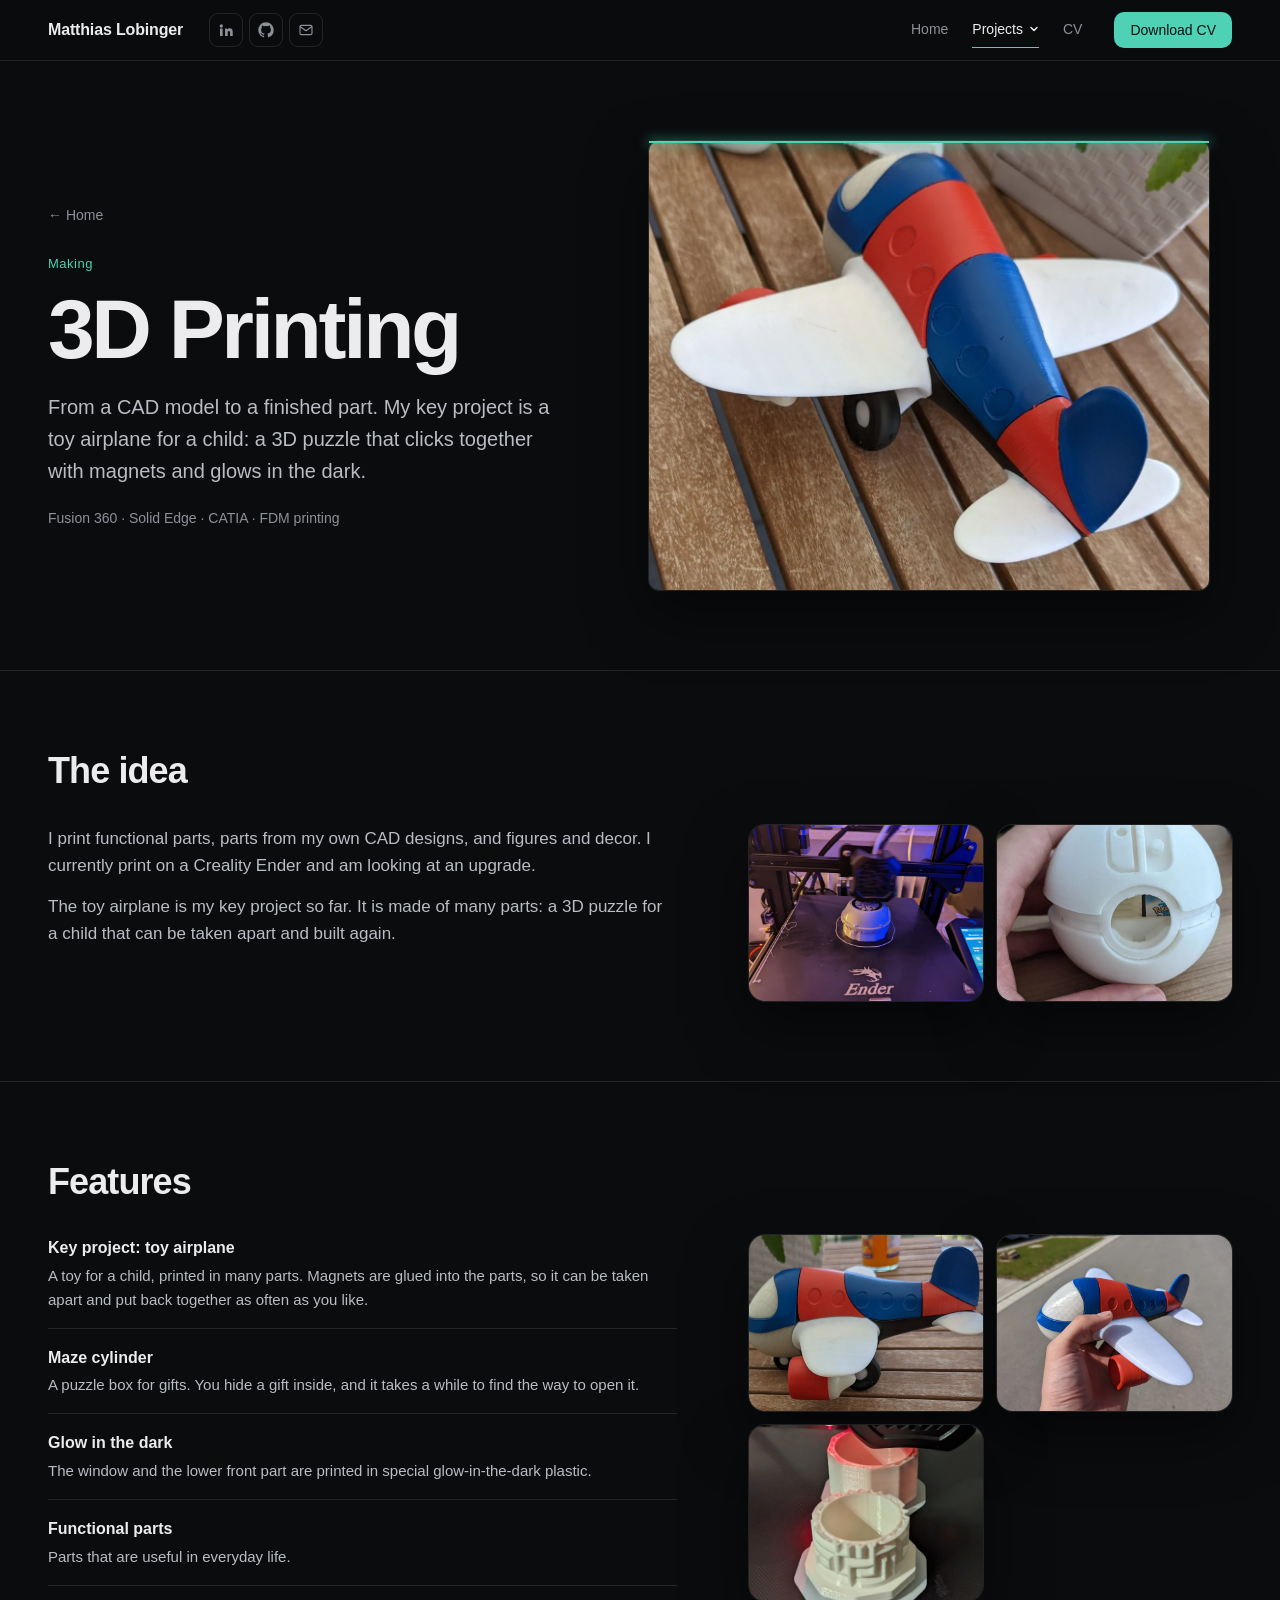
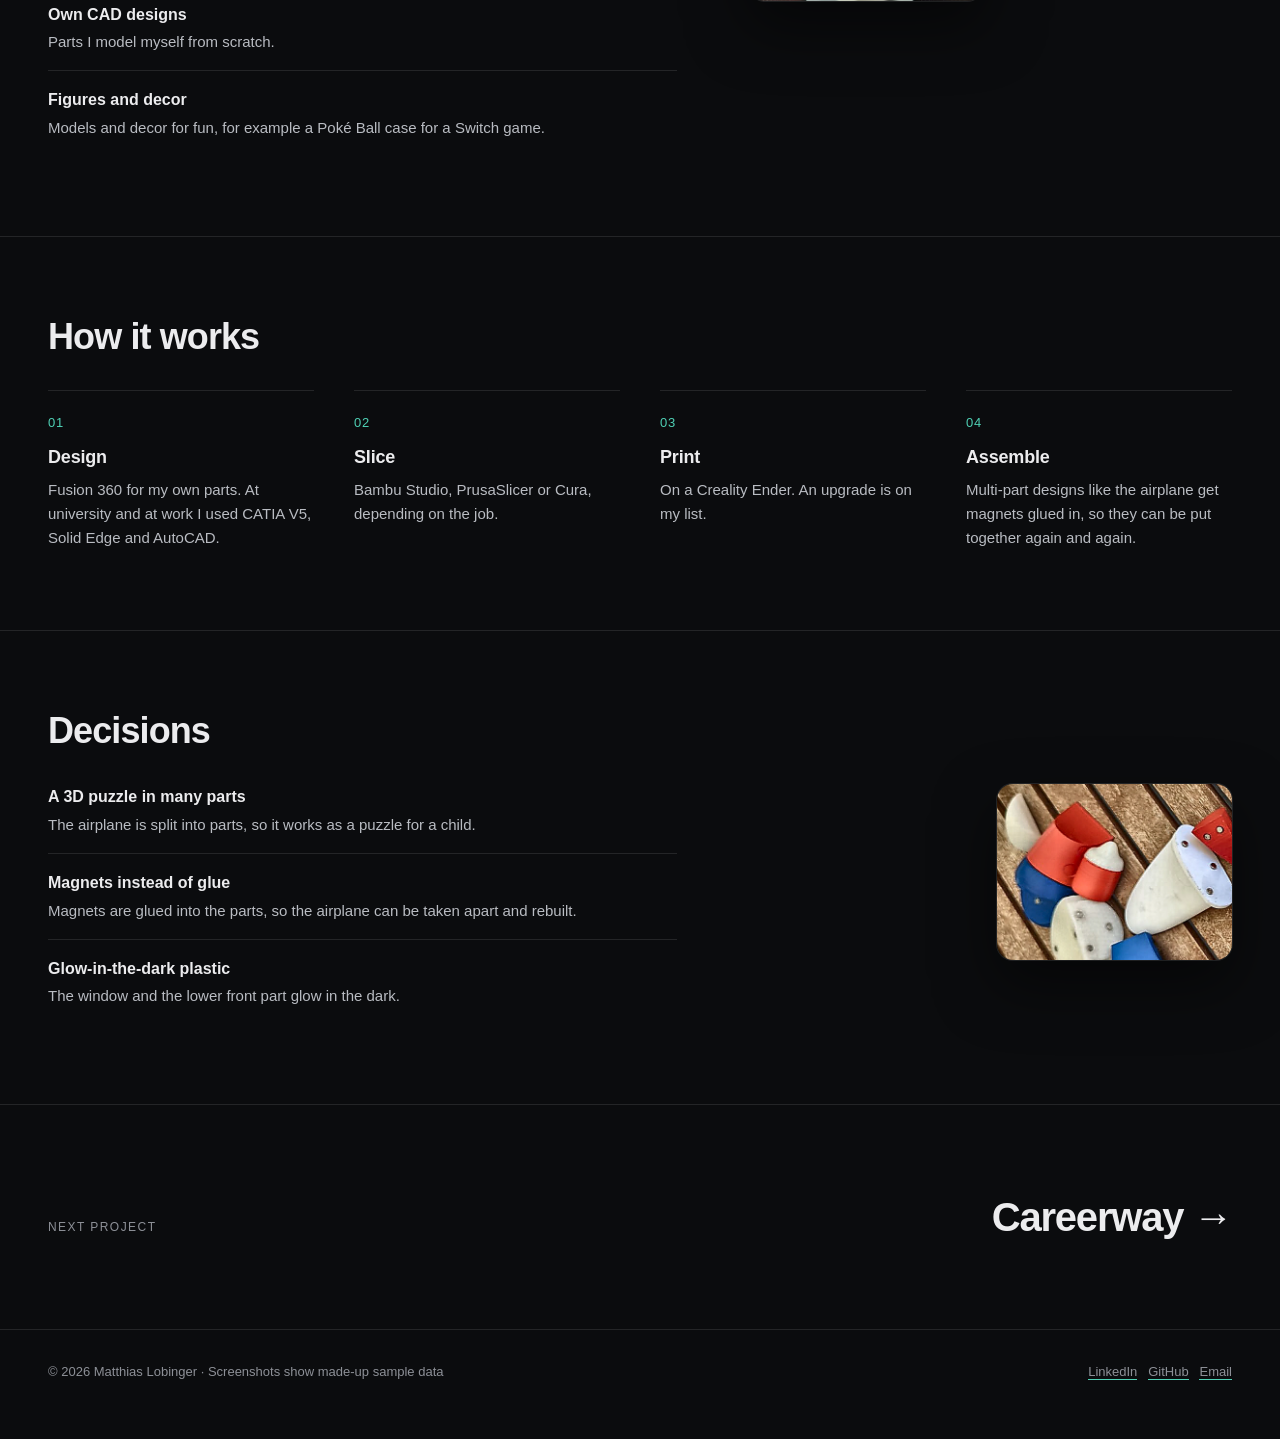
==== 3d-printing.html @ 7d9b82ba "Publish personal website Static site: home, projects, CV. Only finished files (HTML, CSS, JS, images" ====
<!doctype html>
<html lang="en"><head><meta charset="utf-8"><meta name="viewport" content="width=device-width, initial-scale=1, viewport-fit=cover">
<title>3D Printing — Matthias Lobinger</title><meta name="description" content="From a CAD model to a finished part. My key project is a toy airplane for a child: a 3D puzzle that clicks together with magnets and glows in the dark."><meta name="theme-color" content="#0b0c0e">
<script>document.documentElement.classList.add('js')</script><link rel="stylesheet" href="assets/site.css"></head>
<body><div class="progress" aria-hidden="true"></div><header><div class="wrap"><a class="brand" href="index.html">Matthias Lobinger</a><div class="contact"><a href="https://www.linkedin.com/in/matthias-lobinger" aria-label="LinkedIn" title="LinkedIn"><svg viewBox="0 0 24 24" aria-hidden="true"><path d="M4.98 3.5a2.5 2.5 0 1 1 0 5 2.5 2.5 0 0 1 0-5zM3 9.75h4V21H3V9.75zm6.75 0h3.8v1.54h.05c.53-1 1.82-2.05 3.75-2.05 4 0 4.75 2.63 4.75 6.05V21h-4v-4.9c0-1.17-.02-2.67-1.63-2.67-1.63 0-1.88 1.27-1.88 2.59V21h-4V9.75z"/></svg></a><a href="https://github.com/lobi1994" aria-label="GitHub" title="GitHub"><svg viewBox="0 0 24 24" aria-hidden="true"><path d="M12 .5C5.65.5.5 5.65.5 12c0 5.08 3.29 9.39 7.86 10.91.58.1.79-.25.79-.56v-2c-3.2.7-3.87-1.37-3.87-1.37-.52-1.33-1.28-1.69-1.28-1.69-1.05-.72.08-.7.08-.7 1.15.08 1.76 1.19 1.76 1.19 1.03 1.76 2.69 1.25 3.35.96.1-.75.4-1.25.73-1.54-2.55-.29-5.24-1.28-5.24-5.69 0-1.26.45-2.28 1.18-3.08-.12-.29-.51-1.46.11-3.05 0 0 .96-.31 3.15 1.18a10.9 10.9 0 0 1 5.74 0c2.19-1.49 3.15-1.18 3.15-1.18.62 1.59.23 2.76.11 3.05.74.8 1.18 1.82 1.18 3.08 0 4.42-2.69 5.39-5.25 5.68.41.36.78 1.06.78 2.14v3.17c0 .31.21.67.8.56A11.51 11.51 0 0 0 23.5 12C23.5 5.65 18.35.5 12 .5z"/></svg></a><a class="mail" data-u="lobingermatthias" data-d="gmail.com" href="#" aria-label="Email" title="Email"><svg class="stroke" viewBox="0 0 24 24" aria-hidden="true"><rect x="3" y="5" width="18" height="14" rx="2"/><path d="m3.5 7 8.5 6 8.5-6"/></svg></a></div><nav aria-label="Main">
<a href="index.html">Home</a>
<div class="dd"><button type="button" class="ddbtn" aria-expanded="false" aria-controls="ddmenu" aria-current="page">Projects<svg class="car" width="10" height="10" viewBox="0 0 10 10" aria-hidden="true"><path d="M2 3.5 5 6.5 8 3.5" fill="none" stroke="currentColor" stroke-width="1.5" stroke-linecap="round" stroke-linejoin="round"/></svg></button>
<div class="ddmenu" id="ddmenu" hidden><a class="all" href="index.html#projects">All projects</a><a href="careerway.html"><b>Careerway</b><span>Web app · AI-assisted</span></a><a href="manga-tracker.html"><b>Manga Tracker</b><span>Web app</span></a><a href="fantasy-alert.html"><b>Fantasy Alert</b><span>Android · Fire TV</span></a><a href="3d-printing.html" aria-current="page"><b>3D Printing</b><span>Making</span></a></div></div>
<a href="cv.html">CV</a></nav><a class="btn pri" href="assets/cv-en.pdf" download="Matthias_Lobinger_CV.pdf">Download CV</a></div></header><main>
<section class="band first"><div class="wrap wide phero">
  <div class="ptext"><a class="back rv" href="index.html#projects">← Home</a>
    <div class="kick rv">Making</div><div class="ttl rv" style="--d:1"><h1 style="margin:0">3D Printing</h1></div>
    <p class="lead rv" style="--d:2">From a CAD model to a finished part. My key project is a toy airplane for a child: a 3D puzzle that clicks together with magnets and glows in the dark.</p>
    
    <div class="stackline rv" style="--d:3">Fusion 360 · Solid Edge · CATIA · FDM printing</div></div>
  <div class="pvis rv" style="--d:2"><div class="printbox plane"><div class="print-wrap"><img class="shot" src="assets/plane-hero.webp" width="1160" height="930" alt="The 3D-printed toy airplane"></div><div class="nozzle"></div></div></div>
</div></section>
<section class="band" id="idea"><div class="wrap wide"><h2 class="sect rv">The idea</h2><div class="psec hasfig"><div class="rv"><p class="prose">I print functional parts, parts from my own CAD designs, and figures and decor. I currently print on a Creality Ender and am looking at an upgrade.</p><p class="prose">The toy airplane is my key project so far. It is made of many parts: a 3D puzzle for a child that can be taken apart and built again.</p></div><div class="rv" style="--d:1"><div class="pfigs small"><figure class="pfig zoom wide"><img class="shot" src="assets/printer.webp" width="1400" height="1054" alt="Half of a Poké Ball case printing on my Creality Ender" loading="lazy"></figure><figure class="pfig zoom wide"><img class="shot" src="assets/pokeball-photo.webp" width="770" height="730" alt="The finished Poké Ball case, with a game inside" loading="lazy"></figure></div></div></div></div></section>
<section class="band" id="features"><div class="wrap wide"><h2 class="sect rv">Features</h2><div class="psec hasfig"><div class="rv"><ul class="feats"><li><b>Key project: toy airplane</b><span>A toy for a child, printed in many parts. Magnets are glued into the parts, so it can be taken apart and put back together as often as you like.</span></li><li><b>Maze cylinder</b><span>A puzzle box for gifts. You hide a gift inside, and it takes a while to find the way to open it.</span></li><li><b>Glow in the dark</b><span>The window and the lower front part are printed in special glow-in-the-dark plastic.</span></li><li><b>Functional parts</b><span>Parts that are useful in everyday life.</span></li><li><b>Own CAD designs</b><span>Parts I model myself from scratch.</span></li><li><b>Figures and decor</b><span>Models and decor for fun, for example a Poké Ball case for a Switch game.</span></li></ul></div><div class="rv" style="--d:1"><div class="pfigs small"><figure class="pfig zoom wide"><img class="shot" src="assets/plane-side-photo.webp" width="1060" height="690" alt="The toy airplane from the side" loading="lazy"></figure><figure class="pfig zoom wide"><img class="shot" src="assets/plane-hand.webp" width="1500" height="1130" alt="The airplane in hand: the nose glows in the dark" loading="lazy"></figure><figure class="pfig zoom wide"><img class="shot" src="assets/maze.webp" width="1100" height="825" alt="The maze cylinder printing on my Ender" loading="lazy"></figure></div></div></div></div></section>
<section class="band" id="how"><div class="wrap wide"><h2 class="sect rv">How it works</h2><div class="hows" style="--n:4"><div class="rv" style="--d:0"><i>01</i><h4>Design</h4><p>Fusion 360 for my own parts. At university and at work I used CATIA V5, Solid Edge and AutoCAD.</p></div><div class="rv" style="--d:1"><i>02</i><h4>Slice</h4><p>Bambu Studio, PrusaSlicer or Cura, depending on the job.</p></div><div class="rv" style="--d:2"><i>03</i><h4>Print</h4><p>On a Creality Ender. An upgrade is on my list.</p></div><div class="rv" style="--d:3"><i>04</i><h4>Assemble</h4><p>Multi-part designs like the airplane get magnets glued in, so they can be put together again and again.</p></div></div></div></section>
<section class="band" id="decisions"><div class="wrap wide"><h2 class="sect rv">Decisions</h2><div class="psec hasfig"><div class="rv"><ul class="feats"><li><b>A 3D puzzle in many parts</b><span>The airplane is split into parts, so it works as a puzzle for a child.</span></li><li><b>Magnets instead of glue</b><span>Magnets are glued into the parts, so the airplane can be taken apart and rebuilt.</span></li><li><b>Glow-in-the-dark plastic</b><span>The window and the lower front part glow in the dark.</span></li></ul></div><div class="rv" style="--d:1"><div class="pfigs small one"><figure class="pfig zoom wide"><img class="shot" src="assets/plane-parts.webp" width="970" height="750" alt="The loose parts of the airplane, with the magnets glued in" loading="lazy"></figure></div></div></div></div></section>


<section class="band"><div class="wrap wide nextproj rv"><span class="label">Next project</span><a href="careerway.html"><h2>Careerway →</h2></a></div></section></main><footer><div class="wrap"><span>© 2026 Matthias Lobinger · Screenshots show made-up sample data</span><span><a href="https://www.linkedin.com/in/matthias-lobinger">LinkedIn</a> &nbsp; <a href="https://github.com/lobi1994">GitHub</a> &nbsp; <a class="mail" data-u="lobingermatthias" data-d="gmail.com" href="#">Email</a><noscript> lobingermatthias [at] gmail [dot] com</noscript></span></div></footer><script src="assets/site.js"></script></body></html>
---- assets/site.css ----
/* Layout: full-width bands separated by hairlines, no boxes. One accent color. */
:root{
  --accent:#4fd1b5;          /* the one highlight color: change it here */
  --bg:#0b0c0e;--fg:#ececee;--soft:#b9bcc2;--mute:#8d9097;--line:rgba(255,255,255,.1);--wash:rgba(255,255,255,.04);
  color-scheme:dark;
}
@view-transition{navigation:auto}
*{box-sizing:border-box;margin:0}
html{scroll-behavior:smooth;scroll-padding-top:84px}
body{background:var(--bg);color:var(--fg);font:16px/1.6 -apple-system,BlinkMacSystemFont,"Segoe UI",Inter,Roboto,sans-serif;-webkit-font-smoothing:antialiased}
body::before{content:"";position:fixed;inset:0 0 auto;height:env(safe-area-inset-top,0px);z-index:40;background:var(--bg)}
a{color:inherit;text-decoration:none}
img{max-width:100%}
button{font:inherit;color:inherit}
:focus-visible{outline:2px solid var(--accent);outline-offset:3px;border-radius:4px}
.wrap{max-width:1120px;margin:0 auto;padding-inline:max(24px,env(safe-area-inset-left,0px)) max(24px,env(safe-area-inset-right,0px))}
h1,h2,h3{text-wrap:balance}

/* page transitions (cross-document view transitions, progressive) */
header{view-transition-name:site-header}
::view-transition-old(root),::view-transition-new(root){animation-duration:220ms;animation-timing-function:cubic-bezier(.23,1,.32,1)}
@media (prefers-reduced-motion:reduce){@view-transition{navigation:none}}

/* phase in */
.js .rv{opacity:0;transform:translateY(14px);transition:opacity 480ms cubic-bezier(.23,1,.32,1),transform 480ms cubic-bezier(.23,1,.32,1);transition-delay:calc(var(--d,0)*70ms)}
.js .rv.in{opacity:1;transform:none}
@media (prefers-reduced-motion:reduce){.js .rv{opacity:1;transform:none;transition:none}html{scroll-behavior:auto}}

/* header */
header{position:sticky;top:env(safe-area-inset-top,0px);z-index:30;background:rgba(11,12,14,.8);backdrop-filter:blur(14px);-webkit-backdrop-filter:blur(14px);border-bottom:1px solid var(--line)}
header .wrap{display:flex;align-items:center;gap:8px;height:60px}
.brand{font-weight:600;letter-spacing:-.01em;margin-right:auto}
nav{display:flex}
nav a{font-size:14px;color:var(--mute);padding:6px 0;margin-left:24px;border-bottom:1px solid transparent;transition:color 150ms ease-out,border-color 150ms ease-out}
nav a[aria-current="page"]{color:var(--fg);border-color:var(--accent)}
@media (hover:hover){nav a:hover{color:var(--fg)}}
.btn{display:inline-flex;align-items:center;gap:8px;height:40px;padding:0 16px;border-radius:10px;font-size:14px;font-weight:500;transition:transform 160ms cubic-bezier(.23,1,.32,1)}
.btn:active{transform:scale(.97)}
.btn.pri{background:var(--accent);color:#06130f}
.btn.sec{box-shadow:0 0 0 1px var(--line) inset}
header .btn{height:36px;margin-left:24px}
.progress{position:fixed;top:env(safe-area-inset-top,0px);left:0;right:0;height:2px;z-index:50;background:var(--accent);transform-origin:0 50%;transform:scaleX(0)}

/* bands + flashlight (glow and a lit hairline follow the mouse) */
.band{position:relative;border-top:1px solid var(--line);padding:80px 0}
.band.first{border-top:0}
.band::before{content:"";position:absolute;inset:0;pointer-events:none;opacity:0;transition:opacity 260ms ease-out;background:radial-gradient(520px circle at var(--mx,50%) var(--my,50%),rgba(79,209,181,.07),transparent 65%)}
.band::after{content:"";position:absolute;left:0;right:0;top:-1px;height:1px;pointer-events:none;opacity:0;transition:opacity 260ms ease-out;background:radial-gradient(300px circle at var(--mx,50%) 50%,var(--accent),transparent 70%)}
@media (hover:hover) and (pointer:fine){.band:hover::before,.band:hover::after{opacity:1}}
.band>.wrap{position:relative}

.kick{font-size:13px;color:var(--accent);letter-spacing:.04em}
.label{font-size:12px;letter-spacing:.12em;text-transform:uppercase;color:var(--mute)}
.lead{font-size:clamp(17px,2vw,20px);color:var(--soft);max-width:640px}
.more{font-size:15px;font-weight:500;border-bottom:1px solid var(--accent);padding-bottom:2px;transition:color 150ms ease-out}
@media (hover:hover){.more:hover{color:var(--accent)}}
.links{display:flex;gap:24px;flex-wrap:wrap;font-size:15px;font-weight:500;margin-top:26px}
.links a{border-bottom:1px solid var(--accent);padding-bottom:2px;transition:color 150ms ease-out}
@media (hover:hover){.links a:hover{color:var(--accent)}}
.links span{color:var(--mute);font-weight:400}
.status{display:inline-flex;align-items:center;gap:10px;font-size:14px;color:var(--soft)}
.status i{width:8px;height:8px;border-radius:50%;background:var(--accent);box-shadow:0 0 0 5px rgba(79,209,181,.16)}

/* home hero */
.hero{display:grid;grid-template-columns:1.4fr 1fr;gap:64px;align-items:end}
h1{font-size:clamp(42px,7vw,84px);line-height:1;letter-spacing:-.04em;font-weight:600;margin-top:24px}
.hero .lead{margin-top:24px}
.facts{display:grid}
.facts div{padding:16px 0;border-top:1px solid var(--line)}
.facts dt{font-size:12px;letter-spacing:.1em;text-transform:uppercase;color:var(--mute)}
.facts dd{margin-top:2px}
.roles{display:grid;grid-template-columns:repeat(4,1fr);gap:40px}
.role small{font-size:12px;color:var(--accent);letter-spacing:.08em}
.role h3{font-size:19px;font-weight:600;letter-spacing:-.01em;margin:10px 0 6px}
.role p{font-size:14px;color:var(--mute)}

/* list rows (home) */
.bandhead{display:flex;justify-content:space-between;align-items:baseline;gap:16px;margin-bottom:28px}
.row{display:grid;grid-template-columns:200px 1fr auto;gap:32px;align-items:center;padding:24px 0;border-top:1px solid var(--line);transition:padding 220ms cubic-bezier(.23,1,.32,1)}
@media (hover:hover){a.row:hover{padding-left:10px}a.row:hover .arrow{color:var(--accent);transform:translateX(4px)}}
.row h3{font-size:clamp(22px,2.6vw,30px);letter-spacing:-.02em;font-weight:600;line-height:1.15}
.row p{color:var(--mute);font-size:15px;margin-top:4px}
.arrow{font-size:22px;color:var(--mute);transition:transform 200ms cubic-bezier(.23,1,.32,1),color 150ms ease-out}
.thumb{aspect-ratio:16/10;border-radius:8px;overflow:hidden;background:var(--wash);box-shadow:0 0 0 1px var(--line);display:grid;place-items:center}
.thumb img{width:100%;height:100%;object-fit:cover;object-position:top left;display:block}

/* project banners (projects page) */
.pb{display:grid;grid-template-columns:7fr 5fr;gap:64px;align-items:center}
.pb.flip .vis{order:2}.pb.flip{grid-template-columns:5fr 7fr}
.pb h2{font-size:clamp(30px,3.8vw,46px);line-height:1.05;letter-spacing:-.03em;font-weight:600;margin:10px 0 16px}
.ttl{display:flex;align-items:center;gap:14px;margin:12px 0 16px}
.ttl h2{margin:0}.ttl img{width:44px;height:44px;border-radius:11px;flex:none}
.pb p{color:var(--soft);max-width:460px}
.stackline{margin-top:16px;font-size:14px;color:var(--mute)}
.shot{display:block;width:100%;height:auto;border-radius:10px;box-shadow:0 0 0 1px var(--line),0 24px 60px rgba(0,0,0,.5)}
.pair{position:relative}
.pair .phone{position:absolute;right:-3%;bottom:-10%;width:25%;border-radius:16px}
.vis{min-width:0}

/* TV illustration */
.tv{width:100%;aspect-ratio:16/9;border-radius:10px;background:linear-gradient(135deg,#14171c,#0d0f12);box-shadow:0 0 0 1px var(--line),0 24px 60px rgba(0,0,0,.5);position:relative;overflow:hidden}
.tv .field{position:absolute;inset:auto 0 0 0;height:50%;background:repeating-linear-gradient(90deg,rgba(255,255,255,.03) 0 56px,transparent 56px 112px)}
.tv .fa{position:absolute;top:6%;right:4%;font-size:10px;font-weight:700;letter-spacing:.08em;padding:3px 7px;border-radius:5px;border:1px solid var(--accent);color:var(--accent)}
.tv .alerts{position:absolute;left:4%;top:8%;display:grid;gap:6px}
.alert{padding:7px 12px;border-radius:7px;background:rgba(0,0,0,.6);border-left:3px solid var(--accent)}
.alert b{display:block;font-size:clamp(10px,1.7vw,17px);letter-spacing:.06em}
.alert span{font-size:clamp(9px,1.2vw,12px);color:var(--mute)}
.alert:nth-child(2){opacity:.8;border-color:rgba(255,255,255,.35)}.alert:nth-child(3){opacity:.6;border-color:rgba(255,255,255,.35)}
.thumb .tv{box-shadow:none;border-radius:0}.thumb .alerts{gap:3px;top:10%}.thumb .alert{padding:3px 7px}.thumb .alert span{display:none}

/* 3D print */
.printbox{position:relative;width:240px;height:300px;margin:0 auto}
.print-wrap{position:relative;width:200px;height:260px;margin:0 auto;z-index:1}
.nozzle{position:absolute;left:20px;right:20px;top:0;height:2px;background:var(--accent);box-shadow:0 0 12px 2px rgba(79,209,181,.5);z-index:2;display:none}
.plate{position:absolute;bottom:24px;left:10px;right:10px;height:8px;border-radius:3px;background:rgba(255,255,255,.1)}
.thumb svg{height:88%;width:auto}

/* sub pages */
.pagehead h1{font-size:clamp(38px,6vw,68px);margin-top:12px}
.pagehead .lead{margin-top:22px}
.back{font-size:14px;color:var(--mute);display:inline-block;margin-bottom:28px;transition:color 150ms ease-out}
@media (hover:hover){.back:hover{color:var(--accent)}}
.split{display:grid;grid-template-columns:220px 1fr;gap:48px}
.split .side{position:sticky;top:100px;align-self:start}
.list{display:grid;gap:0;list-style:none;padding:0}
.list li{padding:14px 0;border-top:1px solid var(--line);color:var(--soft)}
.list li:first-child{border-top:0;padding-top:0}
.list b{color:var(--fg);font-weight:600}
.prose{color:var(--soft);max-width:680px}
.flow{display:grid;gap:0}
.flow div{display:grid;grid-template-columns:44px 1fr;gap:16px;padding:14px 0;border-top:1px solid var(--line);color:var(--soft)}
.flow div:first-child{border-top:0;padding-top:0}
.flow i{font-style:normal;color:var(--accent);font-size:13px;letter-spacing:.06em;padding-top:2px}
.gallery{display:grid;grid-template-columns:repeat(4,1fr);gap:24px;align-items:start}
.gallery figure{display:grid;gap:10px}.gallery figcaption{font-size:13px;color:var(--mute)}
.gallery .shot{border-radius:16px}
.widehero .shot{border-radius:12px}
.nextproj{display:flex;justify-content:space-between;gap:24px;flex-wrap:wrap;align-items:baseline}
.nextproj h2{font-size:clamp(26px,3.4vw,40px);letter-spacing:-.03em;font-weight:600}

/* CV page */
.cvrow{display:grid;grid-template-columns:200px 1fr;gap:40px;padding:28px 0;border-top:1px solid var(--line);transition:opacity 220ms ease-out}
.cvrow:first-child{border-top:0;padding-top:0}
.cvrow .d{font-size:13px;color:var(--accent);letter-spacing:.03em;padding-top:3px}
.cvrow h3{font-size:19px;font-weight:600;letter-spacing:-.01em}
.cvrow .c{font-size:14px;color:var(--mute);margin-top:2px}
.cvrow ul{margin-top:12px;padding-left:18px;color:var(--soft);display:grid;gap:6px}
.cvrow mark{background:none;color:var(--fg);border-bottom:1px solid rgba(79,209,181,.6)}
.cvrow a.pl{color:var(--accent);border-bottom:1px solid rgba(79,209,181,.5)}
.chips{display:flex;flex-wrap:wrap;gap:8px}
.chip{font-size:14px;padding:5px 12px;border-radius:999px;color:var(--soft);box-shadow:0 0 0 1px var(--line) inset;background:none;border:0;cursor:default}
.chip.core{color:var(--fg);box-shadow:0 0 0 1px rgba(79,209,181,.35) inset}
.chip.basic{color:var(--mute)}
button.chip{cursor:pointer;transition:background 150ms ease-out,box-shadow 150ms ease-out,transform 160ms cubic-bezier(.23,1,.32,1)}
button.chip:active{transform:scale(.97)}
@media (hover:hover){button.chip:hover{box-shadow:0 0 0 1px var(--accent) inset}}
button.chip[aria-pressed="true"]{background:var(--accent);color:#06130f;box-shadow:0 0 0 1px var(--accent) inset}
.hint{font-size:14px;color:var(--mute);margin-bottom:18px}
.sub{font-size:13px;color:var(--mute);margin:26px 0 12px}
.lang{display:grid;gap:10px;color:var(--soft)}
.lang b{color:var(--fg);font-weight:600}
.dim{opacity:.28}

footer{border-top:1px solid var(--line);padding:32px 0 56px;color:var(--mute);font-size:13px}
footer .wrap{display:flex;justify-content:space-between;gap:16px;flex-wrap:wrap}
footer a{border-bottom:1px solid var(--accent)}

@media (max-width:900px){
  .band{padding:56px 0}
  .hero{grid-template-columns:1fr;gap:40px}
  .roles{grid-template-columns:repeat(2,1fr);gap:32px 24px}
  .row{grid-template-columns:120px 1fr;gap:18px}.row .arrow{display:none}
  .pb,.pb.flip{grid-template-columns:1fr;gap:32px}.pb.flip .vis{order:0}
  .split,.cvrow{grid-template-columns:1fr;gap:12px}.split .side{position:static;margin-bottom:8px}
  .gallery{grid-template-columns:repeat(2,1fr)}
  .pair .phone{right:2%;bottom:-6%}
}
@media (max-width:640px){
  header .btn{display:none}nav a{margin-left:16px}
}
@media (max-width:480px){.roles{grid-template-columns:1fr}.row{grid-template-columns:96px 1fr}}

/* scroll-driven extras (progressive; content is visible without them) */
@supports (animation-timeline: view()){
  .print-wrap{animation:printUp linear both;animation-timeline:view();animation-range:entry 10% cover 50%}
  @keyframes printUp{from{clip-path:inset(100% 0 0 0)}to{clip-path:inset(0 0 0 0)}}
  .nozzle{display:block;animation:nozzle linear both;animation-timeline:view();animation-range:entry 10% cover 50%}
  @keyframes nozzle{0%{opacity:1;transform:translateY(250px)}94%{opacity:1}100%{opacity:0;transform:translateY(0)}}
}
@supports (animation-timeline: scroll()){
  .progress{animation:prog linear both;animation-timeline:scroll(root)}
  @keyframes prog{to{transform:scaleX(1)}}
}
@media (prefers-reduced-motion:reduce){.print-wrap,.nozzle,.progress{animation:none!important}.print-wrap{clip-path:none}.nozzle,.progress{display:none!important}}

/* ---- home project banners: the whole banner is one link ---- */
.stretch::after{content:"";position:absolute;inset:0;z-index:2}
.projband .vis .shot,.projband .vis .tv,.projband .printbox{transition:transform 320ms cubic-bezier(.23,1,.32,1)}
@media (hover:hover) and (pointer:fine){.projband:hover .vis .shot,.projband:hover .vis .tv,.projband:hover .printbox{transform:scale(1.015)}.projband:hover .stretch{color:var(--accent)}}
.projband .links{margin-top:22px}

/* ---- project pages ---- */
.pfacts{display:grid;grid-template-columns:repeat(4,1fr);gap:24px;margin-top:40px}
.pfacts div{border-top:1px solid var(--line);padding-top:14px}
.pfacts dt{font-size:12px;letter-spacing:.1em;text-transform:uppercase;color:var(--mute)}
.pfacts dd{margin-top:2px;font-size:15px}
.toc{display:flex;flex-wrap:wrap;gap:8px 26px;margin-top:32px;font-size:14px;color:var(--mute)}
.toc a{transition:color 150ms ease-out}
@media (hover:hover){.toc a:hover{color:var(--accent)}}
.widehero{display:grid;justify-items:center}
.widehero .shot{max-width:100%}
.widehero>.pair,.widehero>.tv{width:min(100%,900px)}
.widehero>.shot{width:min(100%,900px)}
.widehero>.printbox{margin-inline:auto}
.prose+.prose{margin-top:14px}
.prose+.sh,.list+.sh,.tbl+.sh,.flow+.sh,.acc+.sh,.feat+.sh{margin-top:36px}
h3.sh{font-size:12px;letter-spacing:.1em;text-transform:uppercase;color:var(--mute);font-weight:600;margin:0 0 14px}
.prose+.list,.prose+.tbl,.prose+.flow,.prose+.acc{margin-top:22px}
.list+.prose{margin-top:22px}
.tbl{display:grid;font-size:15px}
.tbl .tr{display:grid;grid-template-columns:var(--cols);gap:24px;padding:12px 0;border-top:1px solid var(--line);color:var(--soft)}
.tbl .tr:first-child{border-top:0;padding-top:0}
.tbl .th{font-size:12px;letter-spacing:.08em;text-transform:uppercase;color:var(--mute)}
.tbl .k{color:var(--accent);font-size:13px}
.tbl b{color:var(--fg);font-weight:600}
.feat{padding:26px 0;border-top:1px solid var(--line)}
.feat:first-child{border-top:0;padding-top:0}
.feat.hasfig{display:grid;grid-template-columns:1fr 200px;gap:32px;align-items:start}
.feat h4{font-size:18px;font-weight:600;letter-spacing:-.01em;margin-bottom:6px}
.feat p{color:var(--soft);max-width:640px}
.feat figure{display:grid;gap:8px}.feat figcaption,.wfig figcaption{font-size:13px;color:var(--mute)}
.feat .shot{border-radius:14px}
.wfig{display:grid;gap:10px;padding:26px 0;border-top:1px solid var(--line)}
.wfig .shot{max-width:760px}
pre.diagram{overflow-x:auto;font:13px/1.5 ui-monospace,SFMono-Regular,Menlo,Consolas,monospace;color:var(--soft);border-left:2px solid var(--line);padding:4px 0 4px 20px;margin:0 0 8px;max-width:100%}
.acc details{border-top:1px solid var(--line)}
.acc details:last-child{border-bottom:1px solid var(--line)}
.acc summary{cursor:pointer;list-style:none;padding:16px 0;font-weight:600;display:flex;justify-content:space-between;gap:16px;transition:color 150ms ease-out}
.acc summary::-webkit-details-marker{display:none}
.acc summary::after{content:"+";color:var(--accent);font-weight:400;font-size:20px;line-height:1}
.acc details[open] summary::after{content:"−"}
@media (hover:hover){.acc summary:hover{color:var(--accent)}}
.kv{display:grid;gap:10px;padding:0 0 20px}
.kv div{display:grid;grid-template-columns:110px 1fr;gap:16px;color:var(--soft)}
.kv dt{font-size:12px;letter-spacing:.08em;text-transform:uppercase;color:var(--accent);padding-top:3px}
.kv dd{max-width:640px}
.flow b,.list b{color:var(--fg)}
@media (max-width:900px){
  .pfacts{grid-template-columns:repeat(2,1fr)}
  .feat.hasfig{grid-template-columns:1fr 130px;gap:20px}
  .tbl .tr{grid-template-columns:1fr;gap:4px}.tbl .th{display:none}
  .kv div{grid-template-columns:1fr;gap:2px}
}

/* grid children may shrink, so long code lines and tables scroll inside their own box */
.split>*,.pb>*,.cvrow>*,.feat>*{min-width:0}
nav.toc a{margin:0;padding:0;border:0}

/* =========================================================
   v6: dropdown, consistent project pages, wide CV layout
   ========================================================= */
.wrap{max-width:1280px}
.wrap.wide{max-width:1360px}

/* Projects dropdown */
.dd{position:relative;display:flex}
.ddbtn{background:none;border:0;cursor:pointer;display:flex;align-items:center;gap:6px;font-size:14px;color:var(--mute);padding:6px 0;margin-left:24px;border-bottom:1px solid transparent;transition:color 150ms ease-out,border-color 150ms ease-out}
.ddbtn[aria-current="page"],.ddbtn[aria-expanded="true"]{color:var(--fg)}
.ddbtn[aria-current="page"]{border-color:var(--accent)}
.car{transition:transform 200ms cubic-bezier(.23,1,.32,1)}
.ddbtn[aria-expanded="true"] .car{transform:rotate(180deg)}
.ddmenu{position:absolute;top:calc(100% + 10px);left:0;min-width:280px;padding:8px;border-radius:14px;background:rgba(17,18,21,.97);box-shadow:0 0 0 1px var(--line) inset,0 24px 60px rgba(0,0,0,.6);transform-origin:top left;z-index:60;animation:ddin 160ms cubic-bezier(.23,1,.32,1)}
.ddmenu::before{content:"";position:absolute;left:0;right:0;top:-12px;height:12px}
@keyframes ddin{from{opacity:0;transform:translateY(-4px) scale(.98)}}
.ddmenu a{display:flex;justify-content:space-between;align-items:baseline;gap:20px;padding:10px 12px;margin:0;border:0;border-radius:8px;font-size:14px;color:var(--soft)}
.ddmenu a b{font-weight:600;color:var(--fg)}
.ddmenu a span{font-size:12px;color:var(--mute)}
.ddmenu a.all{color:var(--mute);border-bottom:1px solid var(--line);border-radius:8px 8px 0 0;margin-bottom:4px}
.ddmenu a[aria-current="page"]{background:rgba(79,209,181,.1)}
@media (hover:hover){.ddmenu a:hover{background:rgba(255,255,255,.06)}}
@media (prefers-reduced-motion:reduce){.ddmenu,.litbar{animation:none}}

/* project pages: hero with one picture, then Idea, Features, How it works, Decisions */
.phero{display:grid;grid-template-columns:minmax(0,5fr) minmax(0,6fr);gap:72px;align-items:center}
.ptext .lead{margin-top:20px}
.ptext .stackline{margin-top:20px}
.pvis{min-width:0}
.pvis>.pair,.pvis>.tv,.pvis>.shot{width:100%}
.pvis>.printbox{margin-inline:auto}
.sect{font-size:clamp(26px,3vw,36px);letter-spacing:-.025em;font-weight:600;line-height:1.1;margin-bottom:34px}
.psec{display:grid;gap:72px}
.psec.hasfig{grid-template-columns:minmax(0,1.3fr) minmax(0,1fr);align-items:start}
.psec .prose{font-size:17px;max-width:620px}
.psec .prose+.prose{margin-top:14px}
.feats{list-style:none;padding:0;display:grid}
.feats li{display:grid;gap:3px;padding:16px 0;border-top:1px solid var(--line)}
.feats li:first-child{border-top:0;padding-top:0}
.feats b{font-weight:600}
.feats span{color:var(--soft);font-size:15px;max-width:640px}
.pfigs{display:grid;gap:20px;position:sticky;top:96px}
.pfigs.n2{grid-template-columns:1fr 1fr}
.pfig{margin:0;min-width:0}
.pfig .shot{border-radius:16px}
.pfigs .pfig.wide{grid-column:1/-1}
.pfigs.n1 .pfig:not(.wide){max-width:260px}
.crop{width:100%;background-size:100% auto;background-repeat:no-repeat;border-radius:10px;box-shadow:0 0 0 1px var(--line),0 24px 60px rgba(0,0,0,.5)}
.hows{display:grid;grid-template-columns:repeat(var(--n),minmax(0,1fr));gap:0 40px}
.hows>div{border-top:1px solid var(--line);padding-top:18px}
.hows i{font-style:normal;color:var(--accent);font-size:13px;letter-spacing:.06em}
.hows h4{font-size:18px;font-weight:600;letter-spacing:-.01em;margin:8px 0 6px}
.hows p{color:var(--soft);font-size:15px}
.decs{display:grid;grid-template-columns:repeat(2,minmax(0,1fr));gap:0 72px}
.decs>div{border-top:1px solid var(--line);padding:18px 0 22px}
.decs h4{font-size:17px;font-weight:600;margin-bottom:4px}
.decs p{color:var(--soft);font-size:15px}
.wikis{display:grid;grid-template-columns:repeat(4,minmax(0,1fr));gap:0 40px;margin-top:28px}
.wikis a{display:flex;justify-content:space-between;gap:12px;padding:14px 0;border-top:1px solid var(--line);transition:color 150ms ease-out,padding 220ms cubic-bezier(.23,1,.32,1)}
.wikis i{font-style:normal;color:var(--accent)}
@media (hover:hover){.wikis a:hover{color:var(--accent);padding-left:6px}}

/* CV: experience left, skills stay in view right */
.cvtop{padding:56px 0 48px}
.cvtopgrid{display:grid;grid-template-columns:minmax(0,1fr) minmax(0,2fr) auto;gap:56px;align-items:end}
.cvtop h1{margin-top:8px;font-size:clamp(40px,5vw,64px)}
.cvtop .lead{max-width:none;font-size:17px}
.cvtop .links{margin:0;flex-direction:column;gap:10px}
.cvlayout{display:grid;grid-template-columns:minmax(0,1.5fr) minmax(340px,1fr);gap:80px;align-items:start}
.cvlayout h2.sh{font-size:12px;letter-spacing:.1em;text-transform:uppercase;color:var(--mute);font-weight:600;margin-bottom:20px}
.cvlayout .cvrow{grid-template-columns:150px 1fr;gap:28px;padding:20px 0 20px 16px;margin-left:-16px;transition:opacity 220ms ease-out,background 220ms ease-out,box-shadow 220ms ease-out}
.cvlayout h2.sh+.cvrow{border-top:0;padding-top:0}
.cvrow.hit{background:linear-gradient(90deg,rgba(79,209,181,.09),transparent 75%);box-shadow:inset 2px 0 0 var(--accent)}
.cvrow.dim{opacity:.25}
.cvside{position:sticky;top:84px;max-height:calc(100vh - 108px);overflow:auto;padding:0 12px 24px 0;scrollbar-width:thin;scrollbar-color:rgba(255,255,255,.18) transparent}
.cvside .hint{margin-bottom:20px}
.cvside .chips{gap:7px}
.cvside .chip{font-size:13px;padding:5px 11px}
.chip.soft{color:var(--soft)}
.litbar{position:fixed;left:50%;bottom:max(20px,env(safe-area-inset-bottom,0px));transform:translateX(-50%);z-index:45;display:flex;align-items:center;gap:14px;max-width:calc(100vw - 32px);padding:8px 8px 8px 18px;border-radius:999px;background:rgba(17,18,21,.95);box-shadow:0 0 0 1px var(--line) inset,0 12px 36px rgba(0,0,0,.55);font-size:14px;backdrop-filter:blur(12px);-webkit-backdrop-filter:blur(12px)}
.litbar[hidden]{display:none}
.litbar .dot{width:8px;height:8px;border-radius:50%;background:var(--accent);flex:none}
.litbar b{font-weight:600}
.litbar span{color:var(--soft)}
.litbar button{border:0;background:rgba(255,255,255,.1);border-radius:999px;padding:7px 14px;cursor:pointer;font-size:13px;transition:background 150ms ease-out}
@media (hover:hover){.litbar button:hover{background:rgba(255,255,255,.18)}}

@media (max-width:1000px){
  .phero{grid-template-columns:1fr;gap:40px}
  .psec.hasfig{grid-template-columns:1fr;gap:36px}
  .pfigs{position:static}
  .hows{grid-template-columns:repeat(2,minmax(0,1fr));gap:28px 32px}
  .decs{grid-template-columns:1fr}
  .wikis{grid-template-columns:repeat(2,minmax(0,1fr))}
  .cvtopgrid{grid-template-columns:1fr;gap:24px;align-items:start}
  .cvtop .links{flex-direction:row}
  .cvlayout{grid-template-columns:1fr;gap:40px}
  .cvside{position:static;max-height:none;overflow:visible;order:-1;padding:0}
  .cvlayout .cvrow{grid-template-columns:1fr;gap:6px}
}
@media (max-width:640px){
  .ddbtn{margin-left:16px}
  .ddmenu{position:fixed;left:16px;right:16px;top:calc(env(safe-area-inset-top,0px) + 66px);min-width:0}
  .hows{grid-template-columns:1fr}
}

/* ---- CV v7: skills left, experience right, clearly separated, no inner scrollbar ---- */
.cvside .chips{gap:5px}
.cvside .chip{font-size:12px;padding:3px 9px;line-height:1.5}
.cvside .sub{margin:14px 0 8px}
.cvside .hint{margin-bottom:14px;font-size:13px}
.cvlayout h2.sh{margin-bottom:12px}
@media (min-width:1001px){
  .cvlayout{grid-template-columns:minmax(400px,470px) minmax(0,1fr);gap:0 80px}
  .cvside{grid-column:1;grid-row:1;max-height:none;overflow:visible;padding:0;position:static}
  .cvside.fit{position:sticky;top:84px}
  .cvmain{grid-column:2;grid-row:1;padding-left:80px;border-left:1px solid var(--line)}
}

/* ---- CV layout proposals (A, B, C) ---- */
.wrap.xl{max-width:1760px;padding-inline:max(48px,env(safe-area-inset-left,0px)) max(48px,env(safe-area-inset-right,0px))}
body:has(.wrap.xl) header .wrap{max-width:1760px;padding-inline:max(48px,env(safe-area-inset-left,0px)) max(48px,env(safe-area-inset-right,0px))}
.va-skills{display:grid;grid-template-columns:1.3fr 1fr 1fr;gap:56px}
.va-skills h2.sh,.vc-skills h2.sh{font-size:12px;letter-spacing:.1em;text-transform:uppercase;color:var(--mute);font-weight:600;margin-bottom:14px}
.va-skills .chips,.vc-skills .chips{gap:9px}
.va-skills .chip,.vc-skills .chip{font-size:15px;padding:6px 14px}
.vc-skills .chip{font-size:14px;padding:5px 12px}
.va-exp{display:grid;grid-template-columns:repeat(2,minmax(0,1fr));gap:0 112px}
.rb{padding:26px 0 26px 18px;margin-left:-18px;border-top:1px solid var(--line);transition:opacity 220ms ease-out,background 220ms ease-out,box-shadow 220ms ease-out}
.rb .d{font-size:13px;color:var(--accent)}
.rb h3{font-size:20px;font-weight:600;letter-spacing:-.01em;margin-top:4px}
.rb .c{font-size:14px;color:var(--mute)}
.rb ul{margin-top:12px;padding-left:18px;color:var(--soft);display:grid;gap:6px;font-size:15px}
.rb mark{background:none;color:var(--fg);border-bottom:1px solid rgba(79,209,181,.6)}
.rb a.pl{color:var(--accent);border-bottom:1px solid rgba(79,209,181,.5)}
.rb.hit{background:linear-gradient(90deg,rgba(79,209,181,.09),transparent 75%);box-shadow:inset 2px 0 0 var(--accent)}
.rb.dim{opacity:.25}
.litbar .litup{font-size:13px;color:var(--accent);border-bottom:1px solid rgba(79,209,181,.5)}
/* B: Gantt-style timeline, one row per role */
.tl{display:grid}
.tlrow{display:grid;grid-template-columns:340px 1fr;gap:24px;align-items:center;height:46px;border:0;border-top:1px solid var(--line);background:none;color:inherit;text-align:left;cursor:pointer;padding:0;transition:opacity 220ms ease-out}
.tlrow:first-child{border-top:0}
.tlname{display:flex;flex-direction:column;line-height:1.25;min-width:0}
.tlname b{font-weight:600;font-size:14px;white-space:nowrap;overflow:hidden;text-overflow:ellipsis}
.tlname em{font-style:normal;font-size:12px;color:var(--mute)}
.tltrack{position:relative;height:100%}
.tbar{position:absolute;top:12px;height:22px;border-radius:6px;background:rgba(79,209,181,.28);box-shadow:0 0 0 1px rgba(79,209,181,.45) inset;transition:background 220ms ease-out}
.tlrow.hit .tbar{background:var(--accent)}
.tlrow.dim{opacity:.25}
@media (hover:hover){.tlrow:hover .tbar{background:rgba(79,209,181,.5)}.tlrow.hit:hover .tbar{background:var(--accent)}}
.tlaxis{display:grid;grid-template-columns:340px 1fr;gap:24px;margin-top:6px}
.tlticks{position:relative;height:24px;border-top:1px solid var(--line)}
.tlticks span{position:absolute;top:8px;font-size:12px;color:var(--mute);transform:translateX(-50%)}
/* C: wide split, skills big on the left */
.vc{display:grid;grid-template-columns:minmax(0,6fr) minmax(0,5fr);gap:0 96px;align-items:start}
.vc-skills{position:static}
.vc-skills.fit{position:sticky;top:84px}
.vc-cols{display:grid;grid-template-columns:1.35fr 1fr;gap:36px}
.vc-exp{border-left:1px solid var(--line);padding-left:88px}
@media (max-width:1000px){
  .va-skills{grid-template-columns:1fr}.va-exp{grid-template-columns:1fr}
  .vc{grid-template-columns:1fr}.vc-cols{grid-template-columns:1fr}.vc-exp{border:0;padding:0}
  .tl,.tlaxis{display:none}
}


/* ---- wider pages on big screens (one width everywhere) ---- */
.wrap,.wrap.wide,.wrap.xl{max-width:1680px}
@media (min-width:1000px){.wrap,.wrap.wide,.wrap.xl{padding-inline:max(48px,env(safe-area-inset-left,0px)) max(48px,env(safe-area-inset-right,0px))}}


/* Fantasy Alert: real overlay cutouts on a dark TV panel */
.tv img{position:absolute;display:block;height:auto;filter:drop-shadow(0 6px 14px rgba(0,0,0,.45))}
.tv .fa,.tv .alerts{display:none}

.tv.tall{aspect-ratio:4/5}
.tv.slim{aspect-ratio:21/9}
.tv.slim .field{height:42%}


/* 3D printing: the real airplane prints itself as you scroll */
.printbox.plane{width:min(100%,640px);height:auto;aspect-ratio:1000/637;margin-inline:auto}
.printbox.plane .print-wrap{width:100%;height:100%;margin:0}
.printbox.plane .print-wrap img{display:block;width:100%;height:100%;object-fit:contain;filter:drop-shadow(0 24px 40px rgba(0,0,0,.5))}
.printbox.plane .nozzle{left:0;right:0;top:0}
.printbox.plane .plate{display:none}
.pfig.cut img{display:block;width:100%;height:auto;filter:drop-shadow(0 24px 40px rgba(0,0,0,.5))}
@supports (animation-timeline: view()){
  .printbox.plane .nozzle{animation-name:nozzlePct}
  @keyframes nozzlePct{0%{opacity:1;top:100%}94%{opacity:1}100%{opacity:0;top:0}}
}
@media (prefers-reduced-motion:reduce){.printbox.plane .nozzle{display:none!important}}
.printbox.plane{width:min(100%,560px);aspect-ratio:1088/884}
.pfig.cut.sq{max-width:360px;justify-self:center;width:100%}

.printbox.plane{aspect-ratio:1160/930}
.printbox.plane .print-wrap img{filter:none;object-fit:cover}


/* 3D printing: small pictures next to the text, bigger on hover (tap on touch screens) */
.pfigs.small{grid-template-columns:1fr 1fr;gap:14px;position:static;align-items:start}
.pfigs.small.one{grid-template-columns:minmax(0,1fr) minmax(0,1fr)}
.pfigs.small .pfig{margin:0}
.pfigs.small .pfig img{display:block;width:100%;height:auto;aspect-ratio:4/3;object-fit:cover}
.pfigs.small .pfig{transform-origin:center}
.pfigs.small.one .pfig{grid-column:2}
.pfig.zoom img{cursor:zoom-in}
@media (hover:hover) and (pointer:fine){
  .pfig.zoom{position:relative;z-index:1;transition:transform 240ms cubic-bezier(.23,1,.32,1)}
  .pfig.zoom:hover{transform:translate(var(--zx,0px),var(--zy,0px)) scale(var(--zs,1.9));z-index:30}
  .pfig.zoom:hover img{box-shadow:0 0 0 1px var(--line),0 30px 80px rgba(0,0,0,.7)}
}
@media (prefers-reduced-motion:reduce){.pfig.zoom{transition:none}}
.lightbox{position:fixed;inset:0;z-index:100;display:grid;place-items:center;background:rgba(5,6,8,.9);padding:16px;cursor:zoom-out}
.lightbox img{max-width:94vw;max-height:90vh;width:auto;height:auto;border-radius:10px;box-shadow:0 30px 80px rgba(0,0,0,.6)}
.pfigs.small .pfig.wide{grid-column:auto}
.pfigs.small.one .pfig.wide{grid-column:2}


/* CV: skills left + career timeline right, jobs one under the other below */
.cvmid{display:grid;grid-template-columns:minmax(360px,5fr) minmax(0,7fr);gap:88px;align-items:start}
.cvskills h2.sh,.cvtl h2.sh,.cvdetails h2.sh{font-size:12px;letter-spacing:.1em;text-transform:uppercase;color:var(--mute);font-weight:600;margin-bottom:14px}
.cvskills .hint{font-size:14px;margin:0 0 18px}
.cvskills .chips{gap:7px}
.cvskills .chip{font-size:13.5px;padding:5px 12px}
.cvmid .tlrow,.cvmid .tlaxis{grid-template-columns:270px 1fr}
.cvdetails{display:grid;grid-template-columns:minmax(0,7fr) minmax(0,5fr);gap:96px;align-items:start}
.cvdetails h2.sh+.rb{border-top:0;padding-top:0}
.cvdetails .rb{max-width:880px}
.cvmore .rb{max-width:none}
.cvmail a,.links .mail{border-bottom:1px solid var(--accent);padding-bottom:2px;transition:color 150ms ease-out}
footer .mail{border-bottom:1px solid var(--accent)}
.facts .mail{border-bottom:1px solid var(--accent)}
@media (max-width:1000px){
  .cvmid,.cvdetails{grid-template-columns:1fr;gap:40px}
  .cvmid .tlrow,.cvmid .tlaxis{grid-template-columns:128px 1fr;gap:12px}
  .tl,.tlaxis{display:grid}
  .tlname em{display:none}
}
.cvmid .tlrow{height:56px}
.cvmid .tbar{top:17px}


/* CV (final layout): timeline, skills, jobs one under another, then projects / hobby / university / languages side by side */
.cvh{font-size:12px;letter-spacing:.1em;text-transform:uppercase;color:var(--mute);font-weight:600;margin-bottom:20px}
.cvjobs .rb{display:grid;grid-template-columns:200px minmax(0,920px);column-gap:48px;align-content:start}
.cvjobs .rb>.d{grid-column:1;grid-row:1 / span 4}
.cvjobs .rb>:not(.d){grid-column:2}
.cvjobs h2.cvh+.rb{border-top:0;padding-top:0}
.cvbottom{display:grid;grid-template-columns:repeat(4,minmax(0,1fr));gap:0 48px}
.cvbottom .rb{border-top:0;padding-top:0}
.cvbottom .rb .d{margin-bottom:2px}
@media (max-width:1300px){.cvbottom{grid-template-columns:repeat(2,minmax(0,1fr));gap:24px 48px}}
@media (max-width:1000px){
  .cvjobs .rb{grid-template-columns:1fr}.cvjobs .rb>.d{grid-row:auto}
  .cvbottom{grid-template-columns:1fr}
  .tlrow,.tlaxis{grid-template-columns:128px 1fr;gap:12px}
}

/* CV experience: the dated list sits in the middle of the page */
.cvjobs>h2.cvh,.cvjobs>.rb{max-width:1200px;margin-left:auto;margin-right:auto}
.cvjobs>.rb{width:100%}
@media (max-width:1000px){.cvjobs>h2.cvh,.cvjobs>.rb{max-width:none}}

.indev{font-size:clamp(28px,3.4vw,40px);letter-spacing:-.03em;font-weight:600;line-height:1.1;margin-bottom:16px}


/* contact icons next to the name */
.brand{margin-right:0}
.contact{display:flex;gap:6px;margin-left:18px;margin-right:auto}
.contact a{width:34px;height:34px;display:grid;place-items:center;border-radius:9px;color:var(--mute);box-shadow:0 0 0 1px var(--line) inset;transition:color 150ms ease-out,box-shadow 150ms ease-out,background 150ms ease-out,transform 160ms cubic-bezier(.23,1,.32,1)}
.contact a:active{transform:scale(.94)}
.contact svg{width:16px;height:16px;fill:currentColor}
.contact svg.stroke{fill:none;stroke:currentColor;stroke-width:1.7;stroke-linecap:round;stroke-linejoin:round}
@media (hover:hover){.contact a:hover{color:var(--accent);box-shadow:0 0 0 1px var(--accent) inset;background:rgba(79,209,181,.08)}}
@media (max-width:640px){.contact{display:none}.brand{margin-right:auto}}
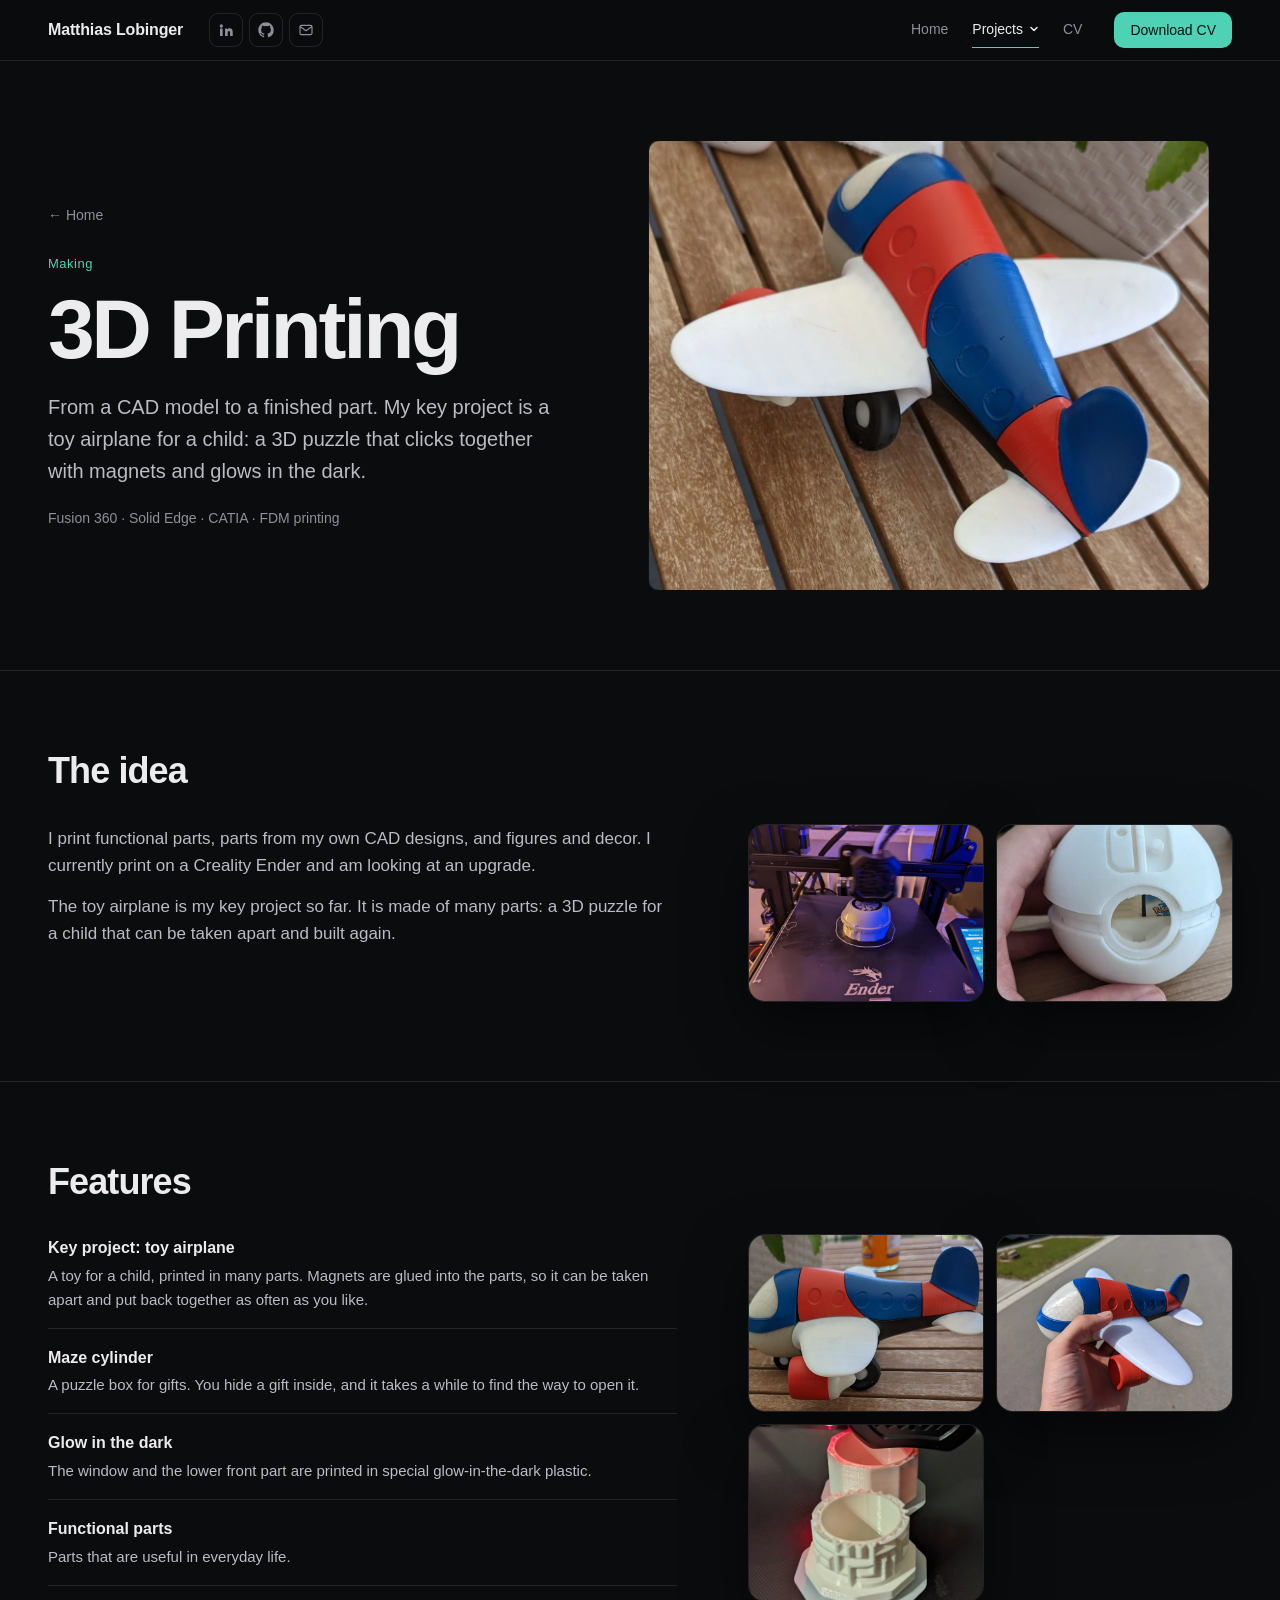
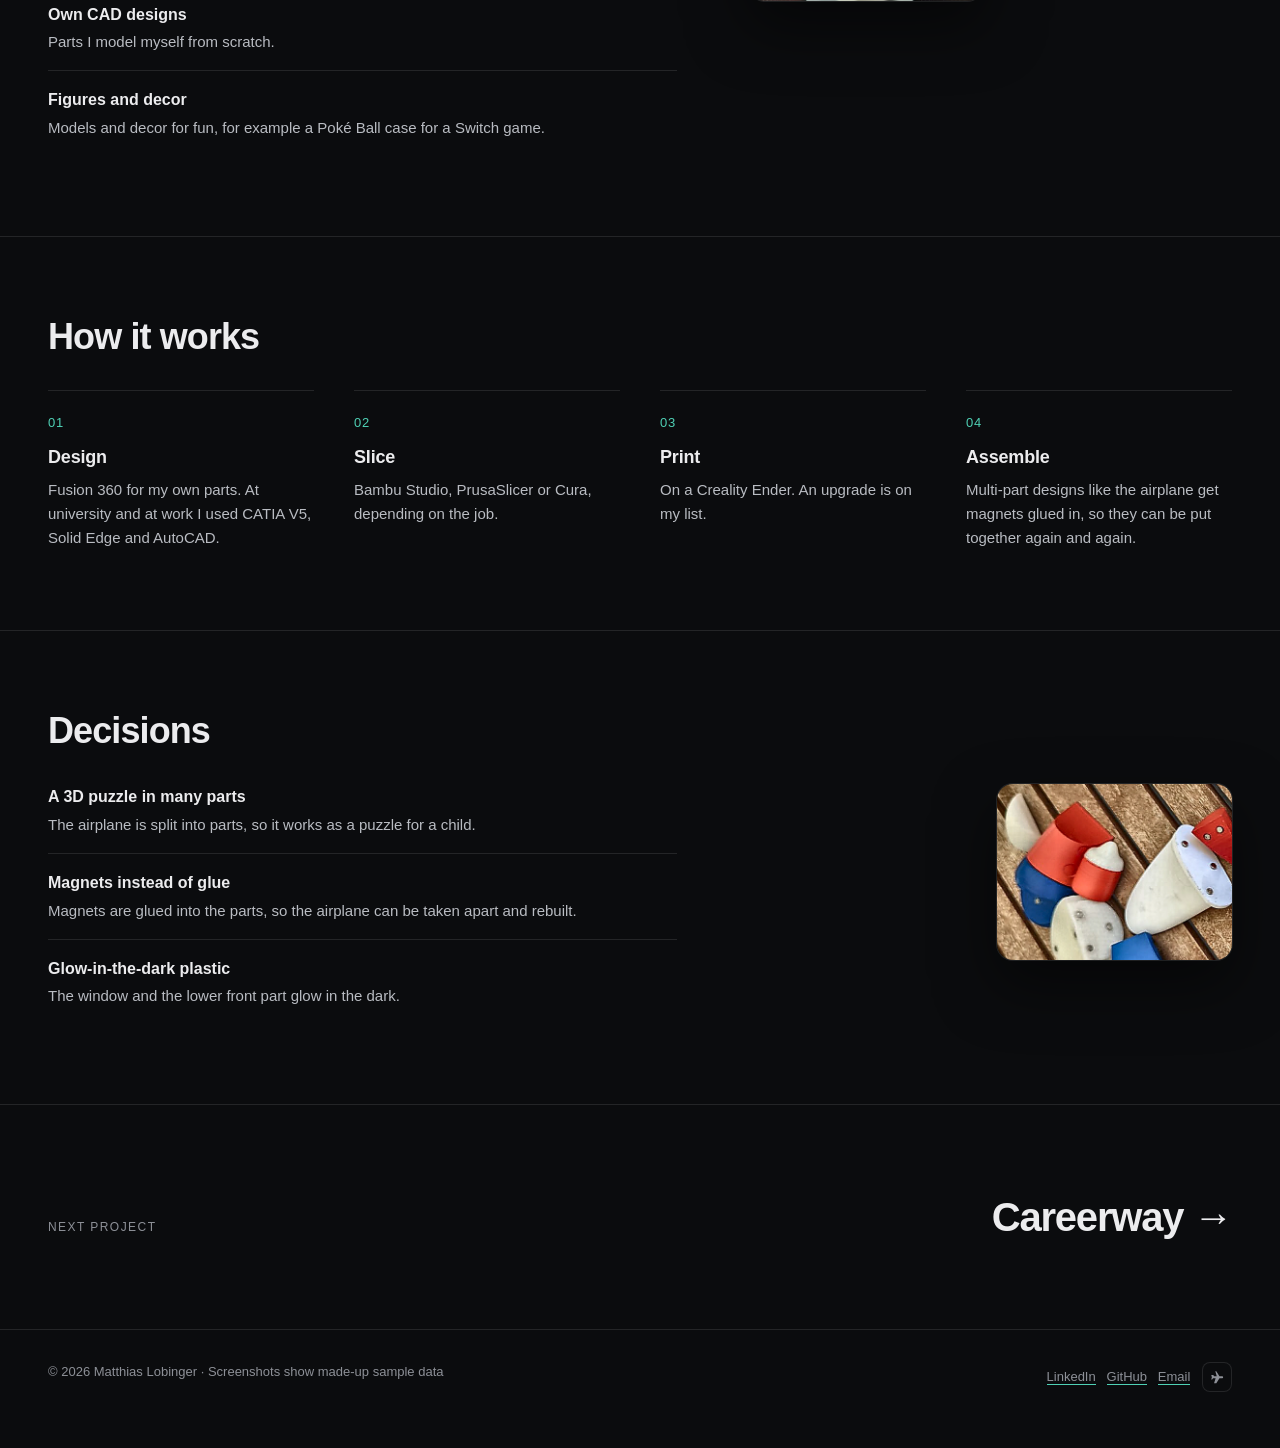
==== commit 195da7bd: "Add toy-plane mini game and TOUCHDOWN easter egg Footer button opens a canvas game (loaded on demand" ====
--- a/3d-printing.html
+++ b/3d-printing.html
@@ -1,7 +1,7 @@
 <!doctype html>
-<html lang="en"><head><meta charset="utf-8"><meta name="viewport" content="width=device-width, initial-scale=1, viewport-fit=cover">
-<title>3D Printing — Matthias Lobinger</title><meta name="description" content="From a CAD model to a finished part. My key project is a toy airplane for a child: a 3D puzzle that clicks together with magnets and glows in the dark."><meta name="theme-color" content="#0b0c0e">
-<script>document.documentElement.classList.add('js')</script><link rel="stylesheet" href="assets/site.css"></head>
+<html lang="en"><head><meta charset="utf-8"><meta name="viewport" content="width=device-width, initial-scale=1, viewport-fit=cover, interactive-widget=resizes-content">
+<title>3D Printing — Matthias Lobinger</title><meta name="description" content="From a CAD model to a finished part. My key project is a toy airplane for a child: a 3D puzzle that clicks together with magnets and glows in the dark."><meta name="theme-color" content="#0b0c0e"><meta name="color-scheme" content="dark">
+<script>document.documentElement.classList.add('js')</script><link rel="stylesheet" href="assets/site.css?v=8137145e"></head>
 <body><div class="progress" aria-hidden="true"></div><header><div class="wrap"><a class="brand" href="index.html">Matthias Lobinger</a><div class="contact"><a href="https://www.linkedin.com/in/matthias-lobinger" aria-label="LinkedIn" title="LinkedIn"><svg viewBox="0 0 24 24" aria-hidden="true"><path d="M4.98 3.5a2.5 2.5 0 1 1 0 5 2.5 2.5 0 0 1 0-5zM3 9.75h4V21H3V9.75zm6.75 0h3.8v1.54h.05c.53-1 1.82-2.05 3.75-2.05 4 0 4.75 2.63 4.75 6.05V21h-4v-4.9c0-1.17-.02-2.67-1.63-2.67-1.63 0-1.88 1.27-1.88 2.59V21h-4V9.75z"/></svg></a><a href="https://github.com/lobi1994" aria-label="GitHub" title="GitHub"><svg viewBox="0 0 24 24" aria-hidden="true"><path d="M12 .5C5.65.5.5 5.65.5 12c0 5.08 3.29 9.39 7.86 10.91.58.1.79-.25.79-.56v-2c-3.2.7-3.87-1.37-3.87-1.37-.52-1.33-1.28-1.69-1.28-1.69-1.05-.72.08-.7.08-.7 1.15.08 1.76 1.19 1.76 1.19 1.03 1.76 2.69 1.25 3.35.96.1-.75.4-1.25.73-1.54-2.55-.29-5.24-1.28-5.24-5.69 0-1.26.45-2.28 1.18-3.08-.12-.29-.51-1.46.11-3.05 0 0 .96-.31 3.15 1.18a10.9 10.9 0 0 1 5.74 0c2.19-1.49 3.15-1.18 3.15-1.18.62 1.59.23 2.76.11 3.05.74.8 1.18 1.82 1.18 3.08 0 4.42-2.69 5.39-5.25 5.68.41.36.78 1.06.78 2.14v3.17c0 .31.21.67.8.56A11.51 11.51 0 0 0 23.5 12C23.5 5.65 18.35.5 12 .5z"/></svg></a><a class="mail" data-u="lobingermatthias" data-d="gmail.com" href="#" aria-label="Email" title="Email"><svg class="stroke" viewBox="0 0 24 24" aria-hidden="true"><rect x="3" y="5" width="18" height="14" rx="2"/><path d="m3.5 7 8.5 6 8.5-6"/></svg></a></div><nav aria-label="Main">
 <a href="index.html">Home</a>
 <div class="dd"><button type="button" class="ddbtn" aria-expanded="false" aria-controls="ddmenu" aria-current="page">Projects<svg class="car" width="10" height="10" viewBox="0 0 10 10" aria-hidden="true"><path d="M2 3.5 5 6.5 8 3.5" fill="none" stroke="currentColor" stroke-width="1.5" stroke-linecap="round" stroke-linejoin="round"/></svg></button>
@@ -21,4 +21,4 @@
 <section class="band" id="decisions"><div class="wrap wide"><h2 class="sect rv">Decisions</h2><div class="psec hasfig"><div class="rv"><ul class="feats"><li><b>A 3D puzzle in many parts</b><span>The airplane is split into parts, so it works as a puzzle for a child.</span></li><li><b>Magnets instead of glue</b><span>Magnets are glued into the parts, so the airplane can be taken apart and rebuilt.</span></li><li><b>Glow-in-the-dark plastic</b><span>The window and the lower front part glow in the dark.</span></li></ul></div><div class="rv" style="--d:1"><div class="pfigs small one"><figure class="pfig zoom wide"><img class="shot" src="assets/plane-parts.webp" width="970" height="750" alt="The loose parts of the airplane, with the magnets glued in" loading="lazy"></figure></div></div></div></div></section>
 
 
-<section class="band"><div class="wrap wide nextproj rv"><span class="label">Next project</span><a href="careerway.html"><h2>Careerway →</h2></a></div></section></main><footer><div class="wrap"><span>© 2026 Matthias Lobinger · Screenshots show made-up sample data</span><span><a href="https://www.linkedin.com/in/matthias-lobinger">LinkedIn</a> &nbsp; <a href="https://github.com/lobi1994">GitHub</a> &nbsp; <a class="mail" data-u="lobingermatthias" data-d="gmail.com" href="#">Email</a><noscript> lobingermatthias [at] gmail [dot] com</noscript></span></div></footer><script src="assets/site.js"></script></body></html>+<section class="band"><div class="wrap wide nextproj rv"><span class="label">Next project</span><a href="careerway.html"><h2>Careerway →</h2></a></div></section></main><footer><div class="wrap"><span>© 2026 Matthias Lobinger · Screenshots show made-up sample data</span><span><a href="https://www.linkedin.com/in/matthias-lobinger">LinkedIn</a> &nbsp; <a href="https://github.com/lobi1994">GitHub</a> &nbsp; <a class="mail" data-u="lobingermatthias" data-d="gmail.com" href="#">Email</a><noscript> lobingermatthias [at] gmail [dot] com</noscript> <button type="button" class="plane-btn" id="plane-btn" aria-label="Play a small game: fly the toy plane" title="Fly the toy plane"><svg viewBox="0 0 24 24" aria-hidden="true"><path d="M21 15.5v-1.6l-8-5V4.5a1.5 1.5 0 0 0-3 0v4.4l-8 5v1.6l8-2.3v4.1l-2 1.5V22l3.5-1 3.5 1v-1.4l-2-1.5v-4.1l8 2.5z"/></svg></button></span></div></footer><script src="assets/site.js?v=8137145e"></script></body></html>
--- a/assets/site.css
+++ b/assets/site.css
@@ -532,3 +532,92 @@
 .contact svg.stroke{fill:none;stroke:currentColor;stroke-width:1.7;stroke-linecap:round;stroke-linejoin:round}
 @media (hover:hover){.contact a:hover{color:var(--accent);box-shadow:0 0 0 1px var(--accent) inset;background:rgba(79,209,181,.08)}}
 @media (max-width:640px){.contact{display:none}.brand{margin-right:auto}}
+
+
+/* ================= mobile / touch layer ================= */
+html{-webkit-tap-highlight-color:transparent;-webkit-text-size-adjust:100%;text-size-adjust:100%}
+a,button,[role="button"]{touch-action:manipulation}
+/* controls are not text: no selection, no long-press callout (body text and email stay selectable) */
+button,.btn,nav a,.contact a,.chip,.tlrow,.ddbtn,.ddmenu a,.litbar a,.litbar button,.stretch,.back,.toc a,.wikis a,.more{-webkit-user-select:none;user-select:none;-webkit-touch-callout:none}
+.lightbox,.ddmenu{overscroll-behavior:contain}
+.lightbox img{max-height:90vh;max-height:90dvh}
+.lightbox{padding:max(16px,env(safe-area-inset-top,0px)) max(16px,env(safe-area-inset-right,0px)) max(16px,env(safe-area-inset-bottom,0px)) max(16px,env(safe-area-inset-left,0px))}
+footer{padding-bottom:calc(56px + env(safe-area-inset-bottom,0px))}
+/* press feedback on every input type (hover does not exist on touch) */
+nav a,.contact a,.links a,.more,.back,.toc a,.wikis a,.ddmenu a,.stretch{transition:opacity 100ms ease-out}
+nav a:active,.contact a:active,.links a:active,.more:active,.back:active,.toc a:active,.wikis a:active,.ddmenu a:active,.stretch:active{opacity:.6}
+.projband:active .vis{opacity:.92}
+.projband .vis{transition:opacity 100ms ease-out}
+/* finger-sized targets (>= 40px) on touch screens only */
+@media (pointer:coarse){
+  nav a,.ddbtn{padding-block:13px}
+  .brand{padding-block:12px}
+  header .btn{height:40px}
+  .chip{padding:9px 14px;min-height:40px;font-size:14px}
+  .links a,.more{padding-block:10px}
+  .ddmenu a{padding:14px 12px}
+  .litbar button{padding:11px 16px}
+  .toc a,.back{padding-block:8px;display:inline-block}
+  .wikis a{padding-block:16px}
+  .tlrow{height:48px}
+  .tbar{top:13px}
+  .contact a{width:40px;height:40px}
+  .acc summary{padding-block:18px}
+}
+@media (pointer:coarse){
+  nav a{padding-inline:12px;margin-left:0}
+  nav{margin-right:-12px}
+  .ddbtn{padding-inline:12px;margin-left:0}
+  .facts a,.cvmail a,.rb a.pl,footer a,.links .mail{display:inline-block;padding-block:10px}
+  footer .wrap{row-gap:4px}
+}
+/* phone header: name on one line, nav tighter; skill bar stays compact */
+.brand{white-space:nowrap}
+@media (max-width:640px){
+  header .wrap{gap:0;padding-inline:max(16px,env(safe-area-inset-left,0px)) max(4px,env(safe-area-inset-right,0px))}
+  .brand{font-size:15px;margin-right:auto}
+  nav a,.ddbtn{font-size:14px;padding-inline:9px}
+  nav{margin-right:0}
+}
+@media (max-width:420px){.brand{font-size:14px}nav a,.ddbtn{padding-inline:7px;font-size:13.5px}}
+.litbar{flex-wrap:nowrap;white-space:nowrap}
+.litbar>span:nth-child(2){overflow:hidden;text-overflow:ellipsis;min-width:0}
+@media (max-width:520px){.litbar{gap:10px;padding-left:14px}.litbar #litcount{display:none}}
+
+/* ---- phone fixes: text before picture on the home banners, no scroll-print effect, calmer timeline axis ---- */
+@media (max-width:900px){
+  .projband .pb .vis{order:2}
+  .projband .pb .txt,.projband .pb>div:not(.vis){order:1}
+  .print-wrap,.nozzle{animation:none!important;clip-path:none!important}
+  .nozzle{display:none!important}
+  .tlticks span:nth-child(even){display:none}
+  .tlticks span{font-size:11px}
+  .tlaxis{margin-top:4px}
+}
+
+/* ---- footer plane button ---- */
+.plane-btn{display:inline-grid;place-items:center;width:30px;height:30px;margin-left:8px;vertical-align:middle;border-radius:8px;border:0;background:none;color:var(--mute);cursor:pointer;box-shadow:0 0 0 1px var(--line) inset;transition:color 150ms ease-out,box-shadow 150ms ease-out,transform 160ms cubic-bezier(.23,1,.32,1);-webkit-user-select:none;user-select:none}
+.plane-btn svg{width:15px;height:15px;fill:currentColor;transform:rotate(90deg)}
+.plane-btn:active{transform:scale(.94)}
+@media (hover:hover){.plane-btn:hover{color:var(--accent);box-shadow:0 0 0 1px var(--accent) inset}}
+@media (pointer:coarse){.plane-btn{width:40px;height:40px}}
+
+/* ---- plane game overlay ---- */
+.pg-open,.pg-open body{overflow:hidden;overscroll-behavior:none}
+.pg{position:fixed;inset:0;z-index:200;display:grid;place-items:center;background:rgba(5,6,8,.88);padding:max(12px,env(safe-area-inset-top,0px)) max(12px,env(safe-area-inset-right,0px)) max(12px,env(safe-area-inset-bottom,0px)) max(12px,env(safe-area-inset-left,0px));touch-action:none;overscroll-behavior:none}
+.pg-panel{position:relative;width:min(100%,960px)}
+.pg-cv{display:block;width:100%;height:min(calc(100vh - 110px),560px);height:min(calc(100dvh - 110px),560px);min-height:260px;border-radius:14px;box-shadow:0 0 0 1px var(--line),0 30px 80px rgba(0,0,0,.6);touch-action:none;cursor:pointer;-webkit-user-select:none;user-select:none;-webkit-tap-highlight-color:transparent}
+.pg-x{position:absolute;right:0;bottom:-48px;height:38px;padding:0 16px;border:0;border-radius:10px;background:rgba(255,255,255,.1);color:var(--fg);font:inherit;font-size:14px;cursor:pointer;box-shadow:0 0 0 1px var(--line) inset}
+@media (hover:hover){.pg-x:hover{background:rgba(255,255,255,.18)}}
+@media (pointer:coarse){.pg-x{height:44px}}
+
+/* ---- TOUCHDOWN banner (the Fantasy Alert look, in the plane's colours) ---- */
+.td{position:fixed;left:50%;top:max(76px,calc(env(safe-area-inset-top,0px) + 70px));z-index:150;width:min(92vw,560px);text-align:center;padding:22px 20px 20px;border-radius:18px;background:rgba(11,12,14,.9);backdrop-filter:blur(12px);-webkit-backdrop-filter:blur(12px);box-shadow:0 0 0 1px var(--line) inset,0 30px 80px rgba(0,0,0,.6);transform:translate(-50%,-14px) scale(.96);opacity:0;transition:opacity 280ms cubic-bezier(.23,1,.32,1),transform 280ms cubic-bezier(.23,1,.32,1);overflow:hidden;cursor:pointer}
+.td.in{opacity:1;transform:translate(-50%,0) scale(1)}
+.td-h{display:block;font-size:clamp(34px,9vw,56px);font-style:italic;font-weight:800;letter-spacing:.01em;line-height:1;background:linear-gradient(#ffffff,#a9d6ff);-webkit-background-clip:text;background-clip:text;color:transparent;filter:drop-shadow(0 0 14px rgba(79,209,181,.45))}
+.td-n{display:block;margin-top:10px;font-size:clamp(15px,4.4vw,20px);font-weight:800;letter-spacing:.06em;color:var(--accent)}
+.td-s{display:block;margin-top:4px;font-size:14px;color:var(--soft)}
+.td-c{position:absolute;top:-12px;width:7px;height:11px;border-radius:2px;opacity:0;animation:tdfall 1.8s cubic-bezier(.3,.6,.5,1) forwards;pointer-events:none}
+@keyframes tdfall{0%{opacity:1;translate:0 0}100%{opacity:0;translate:var(--dx,0px) 220px}}
+.td-c:nth-child(odd){--dx:24px}.td-c:nth-child(even){--dx:-24px}
+@media (prefers-reduced-motion:reduce){.td{transition:opacity 200ms ease-out;transform:translate(-50%,0)}.td.in{transform:translate(-50%,0)}}
